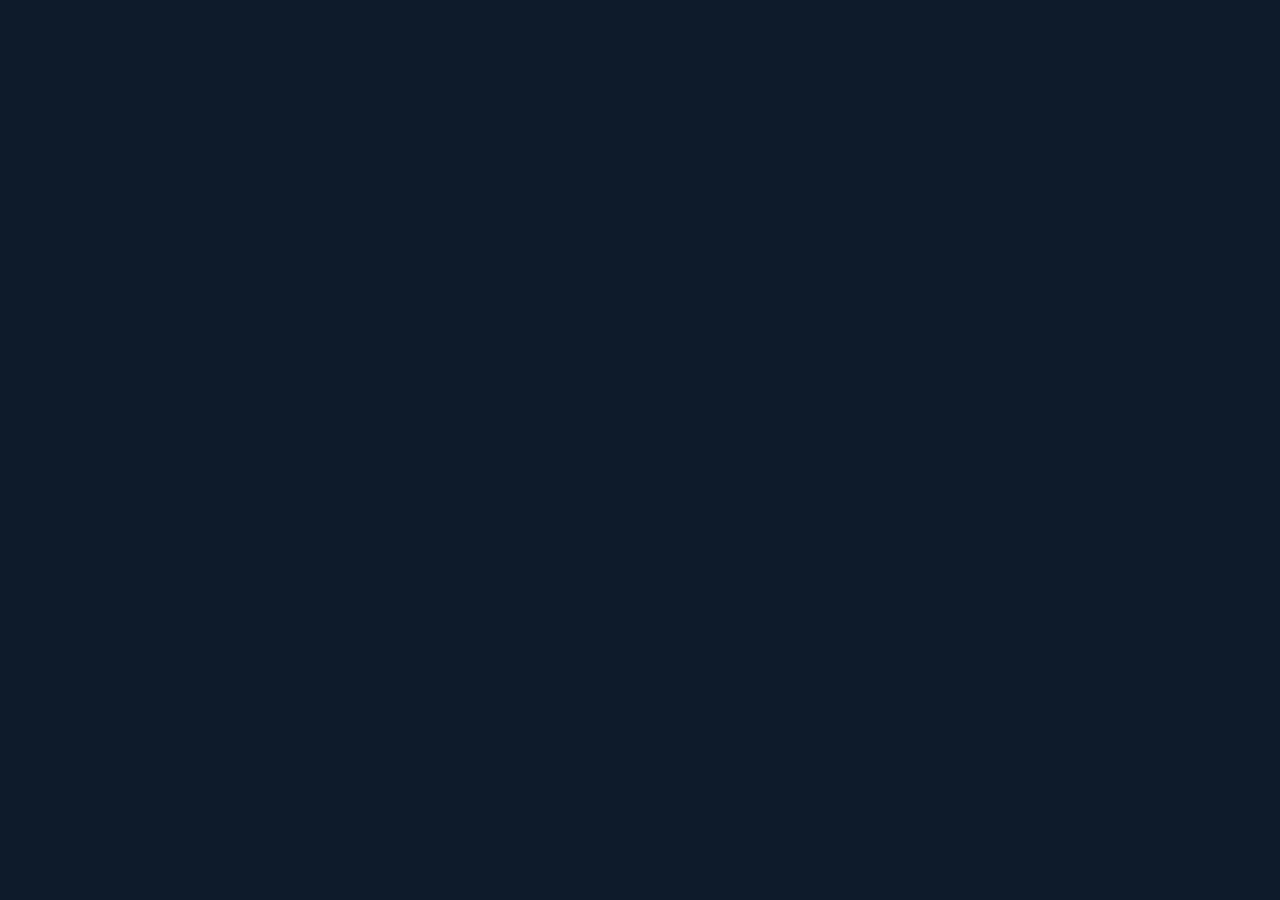
==== index.html @ 57bbfc7d "Initial commit: Capital Blindado landing page with BBLAW logo Co-Authored-By: Claude Sonnet 4.6 <nor" ====
<!DOCTYPE html><html lang="en"><head><meta charSet="utf-8"/><meta name="viewport" content="width=device-width, initial-scale=1"/><link rel="stylesheet" href="assets/styles-fFZD-yBx.css" data-precedence="default"/><link rel="stylesheet" href="https://fonts.googleapis.com/css2?family=Inter:wght@400;500;600;700;800&amp;display=swap" data-precedence="default"/><title>Capital Blindado · Descubra sua estrutura offshore ideal</title><meta name="author" content="Bezerra Borges Advogados"/><meta property="og:type" content="website"/><meta name="twitter:card" content="summary"/><meta name="twitter:title" content="Capital Blindado · Bezerra Borges Advogados"/><meta name="twitter:description" content="Descubra em segundos qual estrutura offshore faz sentido para o seu patrimônio e quanto você pode economizar."/><meta property="og:image" content="https://pub-bb2e103a32db4e198524a2e9ed8f35b4.r2.dev/18d489c0-bd3f-4e70-8fde-77ee39c23419/id-preview-d1d69fdc--e3f48038-7442-4dd9-acec-b37d709cd6c4.lovable.app-1781482239790.png"/><meta name="twitter:image" content="https://pub-bb2e103a32db4e198524a2e9ed8f35b4.r2.dev/18d489c0-bd3f-4e70-8fde-77ee39c23419/id-preview-d1d69fdc--e3f48038-7442-4dd9-acec-b37d709cd6c4.lovable.app-1781482239790.png"/><meta name="description" content="Responda 3 perguntas e veja qual estrutura offshore se encaixa no seu perfil — e quanto você pode economizar."/><meta property="og:title" content="Capital Blindado · Bezerra Borges Advogados"/><meta property="og:description" content="Descubra em segundos qual estrutura offshore faz sentido para o seu patrimônio."/><link rel="modulepreload" href="assets/index-BZ39rKE5.js"/><link rel="modulepreload" href="assets/routes-B7grbh25.js"/><link rel="preconnect" href="https://fonts.googleapis.com"/><link rel="preconnect" href="https://fonts.gstatic.com" crossorigin="anonymous"/>
<style>
	@font-face {
		font-family: 'CameraPlainVariable';
		src: url('https://cdn.gpteng.co/mcp-widgets/v1/fonts/CameraPlainVariable.woff2') format('woff2');
		font-weight: 100 900;
		font-style: normal;
		font-display: swap;
	}

	#lovable-badge {
		--badge-bg: #1b1b1b;
		--badge-text: #c5c1b9;
		--badge-text-hover: #dcdad5;
		--badge-radius: 6px;
		--badge-padding: 8px;
		--badge-gap: 6px;
		--badge-shadow: 
			0 0 0 1px rgba(0, 0, 0, 0.88),
			0 1px 0 0 rgba(0, 0, 0, 0.04),
			0 2px 2px -1px rgba(0, 0, 0, 0.08),
			0 4px 4px -2px rgba(0, 0, 0, 0.08),
			0 8px 8px -4px rgba(0, 0, 0, 0.08),
			0 16px 16px -8px rgba(0, 0, 0, 0.08);
		--badge-transition-duration: 0.2s;
		--badge-transition-easing: cubic-bezier(0.16, 1, 0.32, 1);
		--focus-color: #575ECF;
		--focus-offset: 2px;
		--focus-width: 2px;
		
		position: fixed;
		bottom: 12px;
		right: 12px;
		height: 24px;
		display: flex;
		align-items: center;
		z-index: 1000000;
		background-color: var(--badge-bg) !important;
		color: var(--badge-text) !important;
		border-radius: var(--badge-radius);
		box-shadow: var(--badge-shadow) !important;
		font-size: 12px;
		font-family: CameraPlainVariable, "CameraPlainVariable Fallback", -apple-system, BlinkMacSystemFont, 'Segoe UI', Roboto, sans-serif;
		font-weight: 400 !important;
		text-transform: none !important;
		font-feature-settings: normal !important;
		transform: translateZ(0);
		will-change: transform, opacity;
	}

	#lovable-badge-cta {
		display: flex;
		align-items: center;
		gap: var(--badge-gap);
		padding: 0 var(--badge-padding);
		height: 100%;
		color: inherit;
		text-decoration: none;
		white-space: nowrap;
		border-radius: var(--badge-radius) 0 0 var(--badge-radius);
		transition: 
			background-color var(--badge-transition-duration) ease,
			color var(--badge-transition-duration) ease,
			transform 0.1s ease;
	}

	#lovable-badge-cta:hover {
		background: rgba(255, 255, 255, 0.04);
		color: var(--badge-text-hover);
	}

	#lovable-badge-cta:active {
		transform: scale(0.98);
	}

	#lovable-badge-cta:focus {
		outline: none;
	}

	#lovable-badge-cta:focus-visible {
		outline: var(--focus-width) solid var(--focus-color);
		outline-offset: var(--focus-offset);
		z-index: 1;
	}

	#lovable-badge-text {
		line-height: 1;
	}

	#lovable-badge-divider {
		width: 1px;
		height: 24px;
		background-color: rgba(255, 255, 255, 0.04);
		flex-shrink: 0;
	}

	#lovable-badge-close {
		width: 24px;
		height: 24px;
		min-width: 24px;
		min-height: 24px;
		cursor: pointer;
		background: none;
		border: none;
		padding: 0;
		display: flex;
		align-items: center;
		justify-content: center;
		border-radius: 0 var(--badge-radius) var(--badge-radius) 0;
		flex-shrink: 0;
		transition: 
			background-color var(--badge-transition-duration) ease,
			transform 0.1s ease;
	}

	#lovable-badge-close:hover {
		background: rgba(255, 255, 255, 0.04);
	}

	#lovable-badge-close:active {
		transform: scale(0.92);
	}

	#lovable-badge-close:focus {
		outline: none;
	}

	#lovable-badge-close:focus-visible {
		outline: var(--focus-width) solid var(--focus-color);
		outline-offset: calc(var(--focus-offset) * -1);
		z-index: 1;
	}

	#lovable-badge-close svg path {
		fill: var(--badge-text);
		transition: fill var(--badge-transition-duration) ease;
	}

	#lovable-badge-close:hover svg path {
		fill: var(--badge-text-hover);
	}

	@media (prefers-reduced-motion: reduce) {
		#lovable-badge-cta,
		#lovable-badge-close,
		#lovable-badge-close svg path {
			transition: none;
		}
		
		#lovable-badge-cta:active,
		#lovable-badge-close:active {
			transform: none;
		}
	}

	@media (prefers-contrast: high) {
		#lovable-badge {
			--badge-bg: #000;
			--badge-text: #fff;
			--badge-text-hover: #fff;
			border: 2px solid currentColor;
		}
		
		#lovable-badge-cta:focus-visible,
		#lovable-badge-close:focus-visible {
			outline-width: 3px;
		}
	}
</style>
<script defer src="~flock.js" data-proxy-url="/~api/analytics"></script><script defer src="__l5e/events.js" data-artifact-kind="dwl_content_hash" data-artifact-id="c2774f57b78025afb973fa10a8d735d93a7740efd58366ba0506f887f9dd9e53" data-commit-sha="8198305daeb6682747a0ae8021862e9bfd387922" data-context-token="v1.[base64].o_X_zOp2FbkdvC27GdYhlGmB8VbZwCOlwQ_LLZMyZgI" data-replay="rrweb" data-replay-sample-rate="0.1" data-replay-crash-sample-rate="0.1" data-replay-url="/__l5e/replay" data-replay-script-url="/__l5e/rrweb-record.js?__l5e_v=0.1.2-error-event-hardening"></script></head><body><!--$--><div class="min-h-screen" style="background-color:#0D1B2A"><main class="mx-auto max-w-3xl px-5 pt-14 pb-20 sm:pt-20"><header class="text-center"><img src="assets/bblaw-branco.svg" alt="Bezerra Borges Advogados" class="mx-auto mb-8" style="height:60px" /><h2 class="text-xl font-extrabold tracking-[0.18em]" style="color:#C9A84C">CAPITAL BLINDADO</h2><p class="mt-1 text-xs uppercase tracking-[0.25em] text-[#CCCCCC]">Bezerra Borges Advogados</p><h1 class="mt-10 text-3xl font-extrabold leading-tight text-white sm:text-5xl">Descubra se uma estrutura offshore faz sentido para o seu patrimônio</h1><p class="mx-auto mt-5 max-w-xl text-base text-[#CCCCCC] sm:text-lg">Responda 3 perguntas e veja em segundos qual estrutura se encaixa no seu perfil — e quanto você pode economizar.</p></header><section class="mt-12 rounded-2xl p-6 sm:p-9" style="background-color:#1A2E42;border:1px solid rgba(201, 168, 76, 0.25);box-shadow:0 20px 60px -30px rgba(0,0,0,0.6)"><div><label class="block text-base font-semibold text-white sm:text-lg">Qual é o seu patrimônio total aproximado?</label><p class="mt-1 text-xs text-[#CCCCCC] sm:text-sm">Some imóveis, investimentos, participação em empresas e outros ativos</p><div class="mt-4"><div class="flex flex-wrap gap-2.5" role="radiogroup" aria-label="Patrimônio"><button type="button" role="radio" aria-checked="false" class="pill-option">Até R$ 500 mil</button><button type="button" role="radio" aria-checked="false" class="pill-option">R$ 500 mil a R$ 2 milhões</button><button type="button" role="radio" aria-checked="false" class="pill-option">R$ 2 milhões a R$ 10 milhões</button><button type="button" role="radio" aria-checked="false" class="pill-option">Acima de R$ 10 milhões</button></div></div></div><div class="my-7 h-px w-full bg-[#C9A84C]/10"></div><div><label class="block text-base font-semibold text-white sm:text-lg">Qual é a sua renda anual aproximada?</label><p class="mt-1 text-xs text-[#CCCCCC] sm:text-sm">Inclua pró-labore, dividendos, aluguéis e outras fontes</p><div class="mt-4"><div class="flex flex-wrap gap-2.5" role="radiogroup" aria-label="Renda"><button type="button" role="radio" aria-checked="false" class="pill-option">Até R$ 200 mil</button><button type="button" role="radio" aria-checked="false" class="pill-option">R$ 200 mil a R$ 500 mil</button><button type="button" role="radio" aria-checked="false" class="pill-option">R$ 500 mil a R$ 1 milhão</button><button type="button" role="radio" aria-checked="false" class="pill-option">Acima de R$ 1 milhão</button></div></div></div><div class="my-7 h-px w-full bg-[#C9A84C]/10"></div><div><label class="block text-base font-semibold text-white sm:text-lg">O que você mais quer resolver?</label><div class="mt-4"><div class="flex flex-wrap gap-2.5" role="radiogroup" aria-label="Objetivo"><button type="button" role="radio" aria-checked="false" class="pill-option">Proteger meu patrimônio</button><button type="button" role="radio" aria-checked="false" class="pill-option">Planejar minha sucessão</button><button type="button" role="radio" aria-checked="false" class="pill-option">Reduzir impostos legalmente</button><button type="button" role="radio" aria-checked="false" class="pill-option">Receber ou operar no exterior</button></div></div></div><button type="button" disabled="" class="mt-8 w-full rounded-xl px-6 py-4 text-sm font-bold tracking-wide transition-all sm:text-base" style="background-color:rgba(201, 168, 76, 0.25);color:#0D1B2A;cursor:not-allowed;box-shadow:none">CALCULAR MEU PERFIL →</button></section><footer class="mt-20 text-center text-xs text-[#999]">© Bezerra Borges Advogados · Material educacional · Não substitui consultoria jurídica ou tributária</footer></main></div><script>(function(t){let s;try{s=JSON.parse(sessionStorage.getItem(t.storageKey)||"{}")}catch(e){console.error(e);return}const c=t.key||window.history.state?.__TSR_key,r=c?s[c]:void 0;if(t.shouldScrollRestoration&&r&&typeof r=="object"&&Object.keys(r).length>0){for(const e in r){const o=r[e];if(!o||typeof o!="object")continue;const l=o.scrollX,i=o.scrollY;if(!(!Number.isFinite(l)||!Number.isFinite(i))){if(e==="window")window.scrollTo({top:i,left:l,behavior:t.behavior});else if(e){let n;try{n=document.querySelector(e)}catch{continue}n&&(n.scrollLeft=l,n.scrollTop=i)}}}return}const a=window.location.hash.split("#",2)[1];if(a){const e=window.history.state?.__hashScrollIntoViewOptions??!0;if(e){const o=document.getElementById(a);o&&o.scrollIntoView(e)}return}window.scrollTo({top:0,left:0,behavior:t.behavior})})({"storageKey":"tsr-scroll-restoration-v1_3","shouldScrollRestoration":true});document.currentScript.remove()</script><!--/$--><script class="$tsr" id="$tsr-stream-barrier">(self.$R=self.$R||{})["tsr"]=[];self.$_TSR={h(){this.hydrated=!0,this.c()},e(){this.streamEnded=!0,this.c()},c(){this.hydrated&&this.streamEnded&&(delete self.$_TSR,delete self.$R.tsr)},p(e){this.initialized?e():this.buffer.push(e)},buffer:[]};$_TSR.router=($R=>$R[0]={manifest:$R[1]={routes:$R[2]={__root__:$R[3]={preloads:$R[4]=["/assets/index-BZ39rKE5.js"],assets:$R[5]=[$R[6]={tag:"script",attrs:$R[7]={type:"module",async:!0},children:"import(\"/assets/index-BZ39rKE5.js\")"}]},"/":$R[8]={preloads:$R[9]=["/assets/routes-B7grbh25.js"]}}},matches:$R[10]=[$R[11]={i:"__root__ ",u:1782156065950,s:"success",ssr:!0},$R[12]={i:"  ",u:1782156065950,s:"success",ssr:!0}],lastMatchId:"  "})($R["tsr"]);$_TSR.e();document.currentScript.remove()</script><script type="module" async="">import("/assets/index-BZ39rKE5.js")</script>
<aside
	id="lovable-badge"
	role="complementary"
	dir="ltr"
	lang="en"
	aria-label="Edit with Lovable">
	<a
		id="lovable-badge-cta" 
		target="_blank" 
		href="https://lovable.dev/projects/e3f48038-7442-4dd9-acec-b37d709cd6c4?utm_source=lovable-badge"
		rel="noopener nofollow"
		aria-label="Edit with Lovable">
		<span id="lovable-badge-text">Edit with</span>
		<svg xmlns="http://www.w3.org/2000/svg" width="52" height="16" fill="none" viewBox="0 0 52 16">
  <path fill="#FCFBF8" fill-rule="evenodd" d="M20.318 5.25c.643 0 1.206.14 1.69.418a2.81 2.81 0 0 1 1.118 1.191c.266.513.4 1.115.4 1.807s-.134 1.296-.4 1.812a2.81 2.81 0 0 1-1.118 1.193c-.484.278-1.047.418-1.69.418s-1.208-.14-1.695-.418a2.85 2.85 0 0 1-1.125-1.193c-.262-.516-.393-1.12-.393-1.812s.131-1.294.393-1.807a2.848 2.848 0 0 1 1.125-1.191c.487-.279 1.052-.418 1.695-.418Zm0 1.425c-.27 0-.504.076-.7.228-.193.147-.34.37-.443.67-.102.295-.153.66-.153 1.093 0 .435.05.801.153 1.1.102.3.25.524.443.676.196.147.43.22.7.22.27 0 .502-.073.694-.22.193-.152.341-.375.443-.67.103-.299.153-.667.153-1.106 0-.65-.112-1.145-.337-1.481a1.08 1.08 0 0 0-.953-.51ZM32.7 5.25c.61 0 1.127.1 1.549.3.422.197.74.48.953.849.217.368.325.809.325 1.32v2.704c0 .29.02.562.062.812.044.245.108.4.19.466V12h-1.935a5.895 5.895 0 0 1-.105-.684 7.745 7.745 0 0 1-.02-.228 2.293 2.293 0 0 1-.151.203c-.205.242-.47.437-.793.584-.32.143-.685.215-1.094.215-.406 0-.77-.08-1.094-.24a1.845 1.845 0 0 1-.756-.682 1.984 1.984 0 0 1-.27-1.045c0-.606.178-1.069.535-1.388.356-.324.87-.534 1.542-.633l1.125-.16c.225-.032.403-.074.534-.123a.622.622 0 0 0 .288-.196.549.549 0 0 0 .093-.327.65.65 0 0 0-.11-.367.702.702 0 0 0-.32-.27c-.14-.07-.31-.105-.51-.105-.32 0-.576.083-.768.251-.193.164-.298.39-.314.676h-1.923c.016-.434.147-.82.393-1.155.25-.34.596-.604 1.039-.792.442-.189.954-.283 1.535-.283Zm.99 3.498a.98.98 0 0 1-.215.14 2.49 2.49 0 0 1-.584.178l-.473.092c-.315.061-.553.156-.713.283-.155.127-.233.305-.233.534 0 .23.084.412.252.547.168.135.383.203.645.203s.494-.058.694-.173c.201-.118.355-.282.461-.49.11-.21.166-.448.166-.714v-.6Zm4.526-2.375c.065-.125.138-.243.221-.349.197-.25.437-.44.719-.571.282-.135.6-.203.952-.203.528 0 .988.138 1.377.412.389.275.688.67.896 1.186.21.512.314 1.12.314 1.824 0 .7-.107 1.309-.32 1.825-.213.512-.518.906-.915 1.18-.393.275-.854.412-1.383.412-.352 0-.667-.062-.946-.184a1.832 1.832 0 0 1-.7-.554 2.2 2.2 0 0 1-.234-.383V12h-1.843V3h1.862v3.373Zm1.284.296c-.274 0-.51.085-.707.253-.192.163-.338.397-.436.7a3.376 3.376 0 0 0-.148 1.05c0 .406.05.759.148 1.058.098.299.243.53.436.694.197.164.433.246.707.246.279 0 .512-.082.7-.246.193-.164.336-.395.43-.694.099-.3.148-.652.148-1.058 0-.405-.05-.757-.147-1.056-.095-.299-.238-.53-.43-.694a1.015 1.015 0 0 0-.7-.253Zm9.416-1.419c.602 0 1.136.131 1.604.393.466.262.829.643 1.086 1.143.263.5.394 1.097.394 1.794 0 .25-.002.449-.006.596H47.51c.018.288.071.538.164.75a1.3 1.3 0 0 0 .491.596c.214.13.465.196.757.196.319 0 .583-.082.792-.246.209-.167.34-.403.393-.706h1.862a2.48 2.48 0 0 1-.485 1.235 2.54 2.54 0 0 1-1.051.805c-.439.188-.949.283-1.53.283-.655 0-1.225-.125-1.708-.375a2.672 2.672 0 0 1-1.13-1.143c-.267-.508-.4-1.137-.4-1.887 0-.712.14-1.327.418-1.843a2.86 2.86 0 0 1 1.155-1.186c.491-.27 1.051-.405 1.678-.405Zm-.044 1.345c-.274 0-.516.068-.725.203a1.29 1.29 0 0 0-.479.59 2.045 2.045 0 0 0-.132.498h2.562a1.873 1.873 0 0 0-.138-.602 1.061 1.061 0 0 0-.418-.516 1.243 1.243 0 0 0-.67-.173Z" clip-rule="evenodd"/>
  <path fill="#FCFBF8" d="m26.605 9.995 1.342-4.566h1.924L27.628 12h-2.07l-2.33-6.57h1.98l1.397 4.565Zm-13.013.143h2.256c1.632 0 1.421 1.837 1.418 1.861h-5.603V3h1.93v7.138Zm31.516 1.861h-1.862V3h1.862v8.999Z"/>
  <path fill="url(#a)" fill-rule="evenodd" d="M2.7 3c1.492 0 2.7 1.192 2.7 2.663v1.012h.9c1.49 0 2.7 1.192 2.7 2.662S7.791 12 6.3 12H0V5.663C0 4.193 1.209 3 2.7 3Z" clip-rule="evenodd"/>
  <defs>
    <radialGradient id="a" cx="0" cy="0" r="1" gradientTransform="matrix(-1.54236 7.07838 -10.231 -2.15602 4.627 5.022)" gradientUnits="userSpaceOnUse">
      <stop offset=".106" stop-color="#FE7B02"/>
      <stop offset=".394" stop-color="#FE3F21"/>
      <stop offset=".608" stop-color="#F858BC"/>
      <stop offset=".929" stop-color="#575ECF"/>
    </radialGradient>
  </defs>
</svg>


	</a>
	
	<span id="lovable-badge-divider" aria-hidden="true"></span>
	
	<button 
		id="lovable-badge-close"
		aria-label="Dismiss"
		title="Dismiss"
		type="button">
		<svg xmlns="http://www.w3.org/2000/svg" width="16" height="16" fill="none" viewBox="0 0 16 16" aria-hidden="true">
			<path d="M10.646 4.646a.5.5 0 1 1 .707.708L8.707 8l2.646 2.646a.5.5 0 1 1-.707.707L8 8.707l-2.646 2.646a.5.5 0 1 1-.708-.707L7.293 8 4.646 5.354a.5.5 0 1 1 .708-.708L8 7.293l2.646-2.647Z"/>
		</svg>
	</button>
</aside>
<script>
	// Don't show the lovable-badge if the page is in an iframe or if it's being rendered by puppeteer (screenshot service)
	if (window.self !== window.top || navigator.userAgent.includes('puppeteer')) {
		var badge = document.getElementById('lovable-badge');
		if (badge) {
			badge.style.display = 'none';
		}
	}

	// Add click event listener to close button with animation
	var closeButton = document.getElementById('lovable-badge-close');
	if (closeButton) {
		closeButton.addEventListener('click', function(event) {
			event.preventDefault();
			event.stopPropagation();
			var badge = document.getElementById('lovable-badge');
			if (badge) {
				badge.classList.add('closing');
				setTimeout(function() {
					if (badge) {
						badge.style.display = 'none';
					}
				}, 240);
			}
		});
	}
</script>
</body></html>
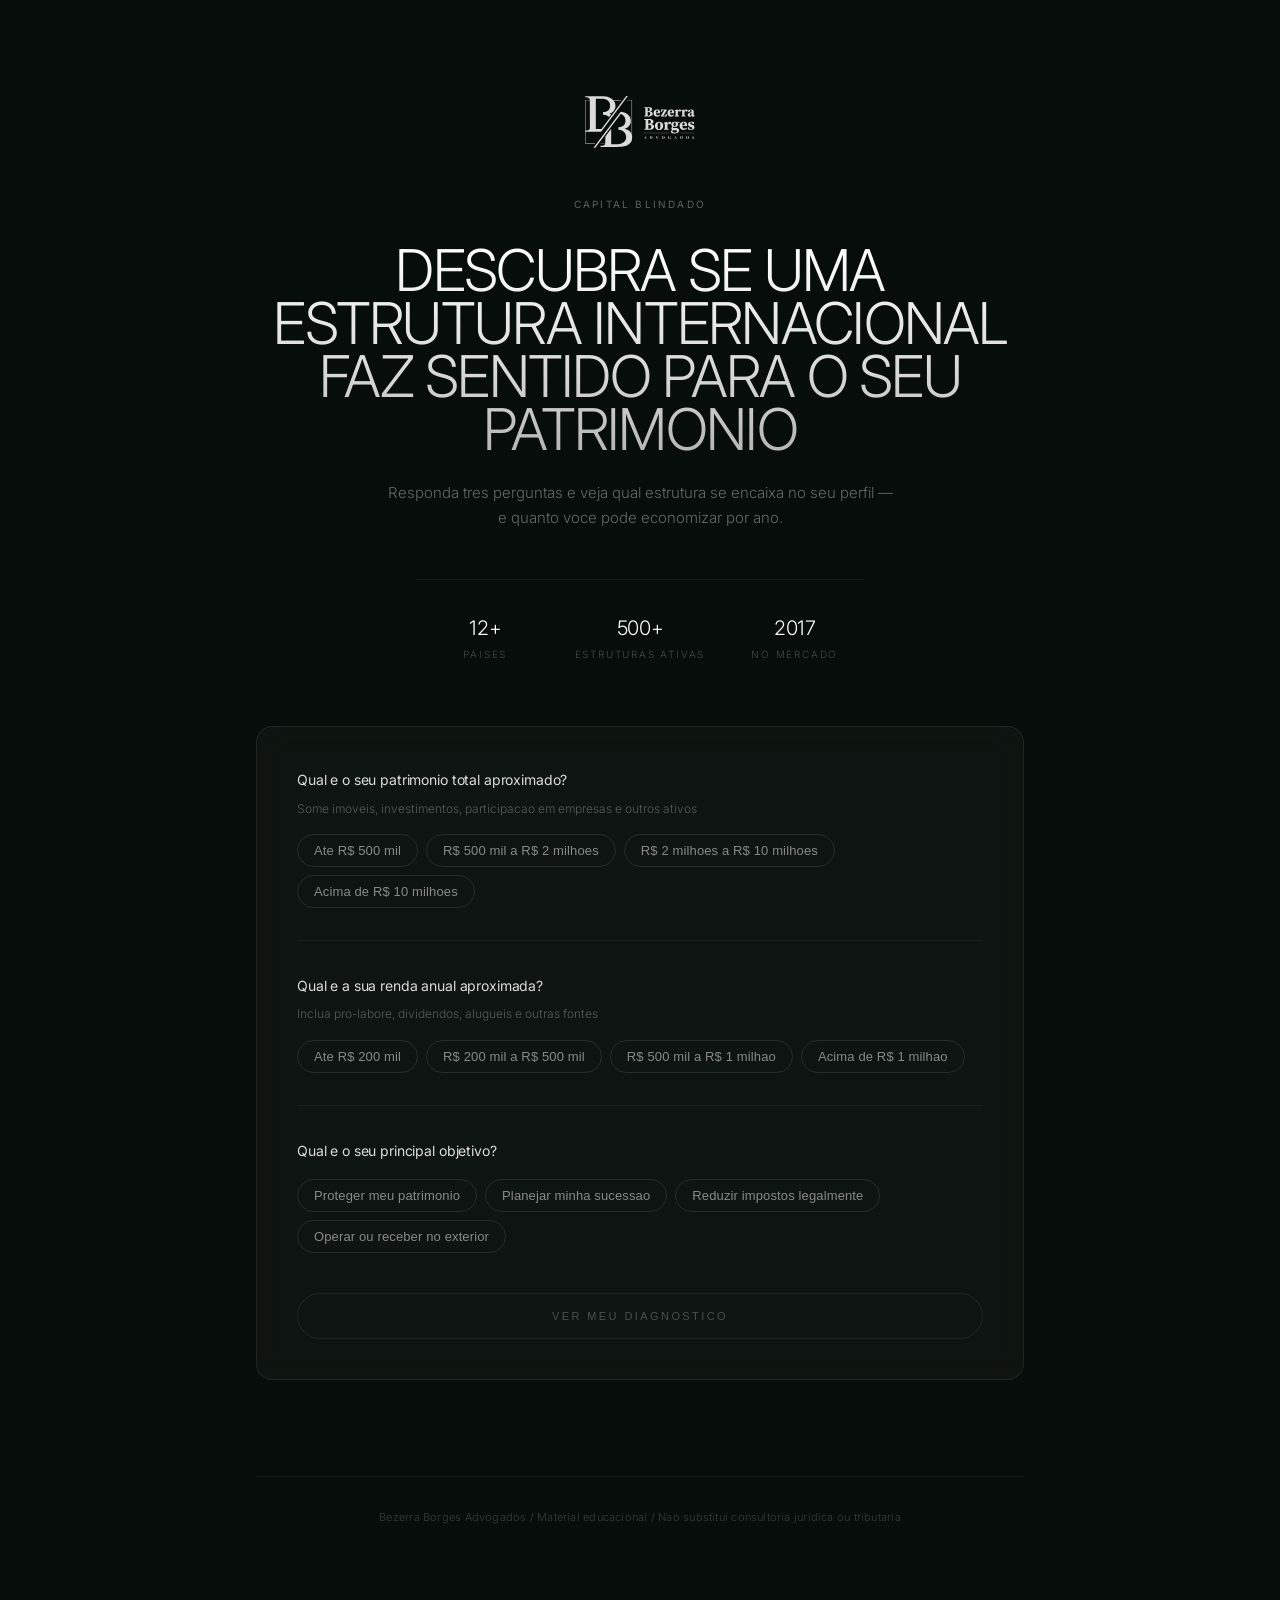
==== commit 1570bb21: "Reescrever pagina com branding BBLAW e remover Lovable - Remove badge, tracking, analytics e bundle " ====
--- a/index.html
+++ b/index.html
@@ -1,240 +1,518 @@
-<!DOCTYPE html><html lang="en"><head><meta charSet="utf-8"/><meta name="viewport" content="width=device-width, initial-scale=1"/><link rel="stylesheet" href="assets/styles-fFZD-yBx.css" data-precedence="default"/><link rel="stylesheet" href="https://fonts.googleapis.com/css2?family=Inter:wght@400;500;600;700;800&amp;display=swap" data-precedence="default"/><title>Capital Blindado · Descubra sua estrutura offshore ideal</title><meta name="author" content="Bezerra Borges Advogados"/><meta property="og:type" content="website"/><meta name="twitter:card" content="summary"/><meta name="twitter:title" content="Capital Blindado · Bezerra Borges Advogados"/><meta name="twitter:description" content="Descubra em segundos qual estrutura offshore faz sentido para o seu patrimônio e quanto você pode economizar."/><meta property="og:image" content="https://pub-bb2e103a32db4e198524a2e9ed8f35b4.r2.dev/18d489c0-bd3f-4e70-8fde-77ee39c23419/id-preview-d1d69fdc--e3f48038-7442-4dd9-acec-b37d709cd6c4.lovable.app-1781482239790.png"/><meta name="twitter:image" content="https://pub-bb2e103a32db4e198524a2e9ed8f35b4.r2.dev/18d489c0-bd3f-4e70-8fde-77ee39c23419/id-preview-d1d69fdc--e3f48038-7442-4dd9-acec-b37d709cd6c4.lovable.app-1781482239790.png"/><meta name="description" content="Responda 3 perguntas e veja qual estrutura offshore se encaixa no seu perfil — e quanto você pode economizar."/><meta property="og:title" content="Capital Blindado · Bezerra Borges Advogados"/><meta property="og:description" content="Descubra em segundos qual estrutura offshore faz sentido para o seu patrimônio."/><link rel="modulepreload" href="assets/index-BZ39rKE5.js"/><link rel="modulepreload" href="assets/routes-B7grbh25.js"/><link rel="preconnect" href="https://fonts.googleapis.com"/><link rel="preconnect" href="https://fonts.gstatic.com" crossorigin="anonymous"/>
+<!DOCTYPE html>
+<html lang="pt-BR">
+<head>
+<meta charset="utf-8" />
+<meta name="viewport" content="width=device-width, initial-scale=1" />
+<title>Capital Blindado - Bezerra Borges Advogados</title>
+<meta name="author" content="Bezerra Borges Advogados" />
+<meta name="description" content="Descubra em segundos qual estrutura internacional se encaixa no seu perfil patrimonial." />
+<meta property="og:type" content="website" />
+<meta property="og:title" content="Capital Blindado - Bezerra Borges Advogados" />
+<meta property="og:description" content="Descubra em segundos qual estrutura internacional se encaixa no seu perfil patrimonial." />
+<link rel="preconnect" href="https://fonts.googleapis.com" />
+<link rel="preconnect" href="https://fonts.gstatic.com" crossorigin />
+<link href="https://fonts.googleapis.com/css2?family=Inter:wght@300;400;500;600&family=Source+Serif+4:wght@300;400&display=swap" rel="stylesheet" />
 <style>
-	@font-face {
-		font-family: 'CameraPlainVariable';
-		src: url('https://cdn.gpteng.co/mcp-widgets/v1/fonts/CameraPlainVariable.woff2') format('woff2');
-		font-weight: 100 900;
-		font-style: normal;
-		font-display: swap;
-	}
-
-	#lovable-badge {
-		--badge-bg: #1b1b1b;
-		--badge-text: #c5c1b9;
-		--badge-text-hover: #dcdad5;
-		--badge-radius: 6px;
-		--badge-padding: 8px;
-		--badge-gap: 6px;
-		--badge-shadow: 
-			0 0 0 1px rgba(0, 0, 0, 0.88),
-			0 1px 0 0 rgba(0, 0, 0, 0.04),
-			0 2px 2px -1px rgba(0, 0, 0, 0.08),
-			0 4px 4px -2px rgba(0, 0, 0, 0.08),
-			0 8px 8px -4px rgba(0, 0, 0, 0.08),
-			0 16px 16px -8px rgba(0, 0, 0, 0.08);
-		--badge-transition-duration: 0.2s;
-		--badge-transition-easing: cubic-bezier(0.16, 1, 0.32, 1);
-		--focus-color: #575ECF;
-		--focus-offset: 2px;
-		--focus-width: 2px;
-		
-		position: fixed;
-		bottom: 12px;
-		right: 12px;
-		height: 24px;
-		display: flex;
-		align-items: center;
-		z-index: 1000000;
-		background-color: var(--badge-bg) !important;
-		color: var(--badge-text) !important;
-		border-radius: var(--badge-radius);
-		box-shadow: var(--badge-shadow) !important;
-		font-size: 12px;
-		font-family: CameraPlainVariable, "CameraPlainVariable Fallback", -apple-system, BlinkMacSystemFont, 'Segoe UI', Roboto, sans-serif;
-		font-weight: 400 !important;
-		text-transform: none !important;
-		font-feature-settings: normal !important;
-		transform: translateZ(0);
-		will-change: transform, opacity;
-	}
-
-	#lovable-badge-cta {
-		display: flex;
-		align-items: center;
-		gap: var(--badge-gap);
-		padding: 0 var(--badge-padding);
-		height: 100%;
-		color: inherit;
-		text-decoration: none;
-		white-space: nowrap;
-		border-radius: var(--badge-radius) 0 0 var(--badge-radius);
-		transition: 
-			background-color var(--badge-transition-duration) ease,
-			color var(--badge-transition-duration) ease,
-			transform 0.1s ease;
-	}
-
-	#lovable-badge-cta:hover {
-		background: rgba(255, 255, 255, 0.04);
-		color: var(--badge-text-hover);
-	}
-
-	#lovable-badge-cta:active {
-		transform: scale(0.98);
-	}
-
-	#lovable-badge-cta:focus {
-		outline: none;
-	}
-
-	#lovable-badge-cta:focus-visible {
-		outline: var(--focus-width) solid var(--focus-color);
-		outline-offset: var(--focus-offset);
-		z-index: 1;
-	}
-
-	#lovable-badge-text {
-		line-height: 1;
-	}
-
-	#lovable-badge-divider {
-		width: 1px;
-		height: 24px;
-		background-color: rgba(255, 255, 255, 0.04);
-		flex-shrink: 0;
-	}
-
-	#lovable-badge-close {
-		width: 24px;
-		height: 24px;
-		min-width: 24px;
-		min-height: 24px;
-		cursor: pointer;
-		background: none;
-		border: none;
-		padding: 0;
-		display: flex;
-		align-items: center;
-		justify-content: center;
-		border-radius: 0 var(--badge-radius) var(--badge-radius) 0;
-		flex-shrink: 0;
-		transition: 
-			background-color var(--badge-transition-duration) ease,
-			transform 0.1s ease;
-	}
-
-	#lovable-badge-close:hover {
-		background: rgba(255, 255, 255, 0.04);
-	}
-
-	#lovable-badge-close:active {
-		transform: scale(0.92);
-	}
-
-	#lovable-badge-close:focus {
-		outline: none;
-	}
-
-	#lovable-badge-close:focus-visible {
-		outline: var(--focus-width) solid var(--focus-color);
-		outline-offset: calc(var(--focus-offset) * -1);
-		z-index: 1;
-	}
-
-	#lovable-badge-close svg path {
-		fill: var(--badge-text);
-		transition: fill var(--badge-transition-duration) ease;
-	}
-
-	#lovable-badge-close:hover svg path {
-		fill: var(--badge-text-hover);
-	}
-
-	@media (prefers-reduced-motion: reduce) {
-		#lovable-badge-cta,
-		#lovable-badge-close,
-		#lovable-badge-close svg path {
-			transition: none;
-		}
-		
-		#lovable-badge-cta:active,
-		#lovable-badge-close:active {
-			transform: none;
-		}
-	}
-
-	@media (prefers-contrast: high) {
-		#lovable-badge {
-			--badge-bg: #000;
-			--badge-text: #fff;
-			--badge-text-hover: #fff;
-			border: 2px solid currentColor;
-		}
-		
-		#lovable-badge-cta:focus-visible,
-		#lovable-badge-close:focus-visible {
-			outline-width: 3px;
-		}
-	}
+*, *::before, *::after { box-sizing: border-box; margin: 0; padding: 0; }
+
+body {
+  font-family: 'Inter', system-ui, sans-serif;
+  background: #070d0a;
+  color: rgba(255,255,255,0.85);
+  -webkit-font-smoothing: antialiased;
+  font-weight: 300;
+  line-height: 1.6;
+}
+
+.container { max-width: 52rem; margin: 0 auto; padding: 5rem 1.5rem 6rem; }
+@media (min-width: 640px) { .container { padding: 6rem 2rem 8rem; } }
+
+/* ── Header ── */
+.header { text-align: center; }
+.header img { height: 52px; margin: 0 auto 3rem; display: block; opacity: 0.85; }
+
+.tag {
+  font-size: 10px;
+  font-weight: 400;
+  letter-spacing: 0.22em;
+  text-transform: uppercase;
+  color: rgba(255,255,255,0.35);
+}
+
+.headline {
+  margin-top: 2rem;
+  font-weight: 300;
+  text-transform: uppercase;
+  letter-spacing: -0.03em;
+  line-height: 0.92;
+  font-size: clamp(1.8rem, 5vw, 3.6rem);
+  background: linear-gradient(to bottom, #ffffff 0%, #d8d8d8 60%, #b4b4b4 100%);
+  -webkit-background-clip: text;
+  -webkit-text-fill-color: transparent;
+  background-clip: text;
+}
+
+.sub {
+  margin: 1.5rem auto 0;
+  max-width: 32rem;
+  font-size: 15px;
+  font-weight: 300;
+  color: rgba(255,255,255,0.38);
+  line-height: 1.7;
+}
+
+/* ── Stats ── */
+.stats {
+  display: grid;
+  grid-template-columns: repeat(3, 1fr);
+  gap: 1rem;
+  max-width: 28rem;
+  margin: 3rem auto 0;
+  padding-top: 2rem;
+  border-top: 1px solid rgba(255,255,255,0.06);
+  text-align: center;
+}
+.stat-value { font-size: 1.25rem; font-weight: 300; color: #fff; letter-spacing: -0.02em; }
+.stat-label { font-size: 10px; font-weight: 300; text-transform: uppercase; letter-spacing: 0.18em; color: rgba(255,255,255,0.25); margin-top: 0.125rem; }
+
+/* ── Quiz card ── */
+.card {
+  margin-top: 4rem;
+  border-radius: 1rem;
+  padding: 2rem;
+  background: rgba(255,255,255,0.03);
+  border: 1px solid rgba(255,255,255,0.08);
+  backdrop-filter: blur(12px);
+}
+@media (min-width: 640px) { .card { padding: 2.5rem; } }
+
+.q-label {
+  font-size: 14px;
+  font-weight: 400;
+  color: rgba(255,255,255,0.85);
+  letter-spacing: -0.01em;
+}
+.q-help {
+  margin-top: 0.375rem;
+  font-size: 12px;
+  color: rgba(255,255,255,0.3);
+}
+
+.pills { display: flex; flex-wrap: wrap; gap: 0.5rem; margin-top: 1rem; }
+.pill {
+  background: transparent;
+  border: 1px solid rgba(255,255,255,0.1);
+  color: rgba(255,255,255,0.5);
+  padding: 0.5rem 1rem;
+  border-radius: 9999px;
+  font-size: 13px;
+  font-weight: 300;
+  cursor: pointer;
+  transition: all 0.25s ease;
+  letter-spacing: 0.01em;
+}
+.pill:hover {
+  border-color: rgba(255,255,255,0.2);
+  color: rgba(255,255,255,0.7);
+}
+.pill.selected {
+  background: rgba(255,255,255,0.08);
+  border-color: rgba(255,255,255,0.25);
+  color: #fff;
+  font-weight: 400;
+}
+
+.divider { height: 1px; width: 100%; background: rgba(255,255,255,0.05); margin: 2rem 0; }
+
+.btn-calc {
+  margin-top: 2.5rem;
+  width: 100%;
+  padding: 1rem;
+  border-radius: 9999px;
+  font-size: 11px;
+  font-weight: 300;
+  letter-spacing: 0.22em;
+  text-transform: uppercase;
+  border: 1px solid rgba(255,255,255,0.08);
+  background: transparent;
+  color: rgba(255,255,255,0.25);
+  cursor: not-allowed;
+  transition: all 0.3s ease;
+}
+.btn-calc.active {
+  background: rgba(255,255,255,0.08);
+  border-color: rgba(255,255,255,0.18);
+  color: #fff;
+  cursor: pointer;
+  backdrop-filter: blur(12px);
+}
+.btn-calc.active:hover { background: rgba(255,255,255,0.12); }
+
+/* ── Result ── */
+.result {
+  margin-top: 3rem;
+  border-radius: 1rem;
+  padding: 2.5rem;
+  background: rgba(255,255,255,0.02);
+  border: 1px solid rgba(255,255,255,0.12);
+  animation: fadeIn 0.6s ease;
+}
+
+.result-block { margin-bottom: 2rem; }
+.result-block:last-of-type { margin-bottom: 0; }
+
+.result-tag {
+  font-size: 10px;
+  font-weight: 400;
+  text-transform: uppercase;
+  letter-spacing: 0.2em;
+  color: rgba(255,255,255,0.3);
+  margin-bottom: 0.5rem;
+}
+.result-value {
+  font-size: 1.125rem;
+  font-weight: 300;
+  color: #fff;
+  letter-spacing: -0.01em;
+}
+.result-value .muted { font-size: 13px; color: rgba(255,255,255,0.35); font-weight: 300; }
+.result-desc { margin-top: 0.5rem; font-size: 14px; color: rgba(255,255,255,0.4); line-height: 1.7; }
+.result-disclaimer {
+  margin-top: 2rem;
+  padding-top: 1.5rem;
+  border-top: 1px solid rgba(255,255,255,0.06);
+  font-size: 11px;
+  color: rgba(255,255,255,0.25);
+}
+
+/* ── Offer ── */
+.offer { margin-top: 5rem; animation: fadeIn 0.6s ease 0.2s both; }
+
+.offer-title {
+  text-align: center;
+  font-weight: 300;
+  text-transform: uppercase;
+  letter-spacing: -0.02em;
+  line-height: 0.95;
+  font-size: clamp(1.4rem, 3.5vw, 2.2rem);
+  background: linear-gradient(to bottom, #ffffff 0%, #d8d8d8 60%, #b4b4b4 100%);
+  -webkit-background-clip: text;
+  -webkit-text-fill-color: transparent;
+  background-clip: text;
+}
+.offer-sub {
+  text-align: center;
+  margin: 1rem auto 0;
+  max-width: 32rem;
+  font-size: 14px;
+  color: rgba(255,255,255,0.35);
+  line-height: 1.7;
+}
+
+.offer-label {
+  text-align: center;
+  margin: 3rem 0 1.5rem;
+  font-size: 10px;
+  font-weight: 400;
+  text-transform: uppercase;
+  letter-spacing: 0.22em;
+  color: rgba(255,255,255,0.3);
+}
+
+.cards-row { display: flex; flex-direction: column; gap: 1rem; }
+@media (min-width: 640px) { .cards-row { flex-direction: row; } }
+
+.product-card {
+  flex: 1;
+  border-radius: 0.75rem;
+  padding: 2rem;
+  background: rgba(255,255,255,0.02);
+  border: 1px solid rgba(255,255,255,0.08);
+}
+.product-card-img {
+  width: 100%;
+  height: 180px;
+  border-radius: 0.5rem;
+  border: 1px solid rgba(255,255,255,0.06);
+  display: flex;
+  align-items: center;
+  justify-content: center;
+  background: rgba(255,255,255,0.02);
+}
+.product-card-icon { color: rgba(255,255,255,0.15); }
+.product-card-icon svg { width: 40px; height: 40px; }
+.product-card h4 {
+  margin-top: 1.25rem;
+  font-size: 14px;
+  font-weight: 400;
+  color: #fff;
+  letter-spacing: -0.01em;
+}
+.product-card p { margin-top: 0.5rem; font-size: 13px; color: rgba(255,255,255,0.35); line-height: 1.7; }
+
+/* ── CTA box ── */
+.cta-box {
+  margin-top: 2rem;
+  border-radius: 1rem;
+  padding: 2.5rem;
+  background: rgba(255,255,255,0.02);
+  border: 1px solid rgba(255,255,255,0.1);
+  text-align: center;
+}
+.cta-tag {
+  font-size: 10px;
+  font-weight: 400;
+  text-transform: uppercase;
+  letter-spacing: 0.22em;
+  color: rgba(255,255,255,0.3);
+}
+.cta-title {
+  margin-top: 0.5rem;
+  font-size: 1.5rem;
+  font-weight: 300;
+  color: #fff;
+  text-transform: uppercase;
+  letter-spacing: -0.02em;
+}
+.cta-desc { margin-top: 0.5rem; font-size: 13px; color: rgba(255,255,255,0.35); }
+.cta-prices { margin-top: 1.5rem; display: flex; align-items: baseline; justify-content: center; gap: 1rem; }
+.cta-old { font-size: 14px; color: rgba(255,255,255,0.25); text-decoration: line-through; }
+.cta-new { font-size: 2rem; font-weight: 300; color: #fff; letter-spacing: -0.02em; }
+
+.cta-btn {
+  display: inline-flex;
+  align-items: center;
+  justify-content: center;
+  margin-top: 2rem;
+  padding: 0.9rem 2.5rem;
+  border-radius: 9999px;
+  font-size: 11px;
+  font-weight: 300;
+  letter-spacing: 0.22em;
+  text-transform: uppercase;
+  text-decoration: none;
+  color: #070d0a;
+  background: #fff;
+  transition: opacity 0.2s ease;
+}
+.cta-btn:hover { opacity: 0.85; }
+
+.cta-safe { margin-top: 1.25rem; font-size: 11px; color: rgba(255,255,255,0.2); }
+
+/* ── Footer ── */
+footer {
+  margin-top: 6rem;
+  padding-top: 2rem;
+  border-top: 1px solid rgba(255,255,255,0.05);
+  text-align: center;
+  font-size: 11px;
+  color: rgba(255,255,255,0.2);
+  letter-spacing: 0.02em;
+}
+
+@keyframes fadeIn { from { opacity: 0; transform: translateY(12px); } to { opacity: 1; transform: translateY(0); } }
+
+.hidden { display: none; }
 </style>
-<script defer src="~flock.js" data-proxy-url="/~api/analytics"></script><script defer src="__l5e/events.js" data-artifact-kind="dwl_content_hash" data-artifact-id="c2774f57b78025afb973fa10a8d735d93a7740efd58366ba0506f887f9dd9e53" data-commit-sha="8198305daeb6682747a0ae8021862e9bfd387922" data-context-token="v1.[base64].o_X_zOp2FbkdvC27GdYhlGmB8VbZwCOlwQ_LLZMyZgI" data-replay="rrweb" data-replay-sample-rate="0.1" data-replay-crash-sample-rate="0.1" data-replay-url="/__l5e/replay" data-replay-script-url="/__l5e/rrweb-record.js?__l5e_v=0.1.2-error-event-hardening"></script></head><body><!--$--><div class="min-h-screen" style="background-color:#0D1B2A"><main class="mx-auto max-w-3xl px-5 pt-14 pb-20 sm:pt-20"><header class="text-center"><img src="assets/bblaw-branco.svg" alt="Bezerra Borges Advogados" class="mx-auto mb-8" style="height:60px" /><h2 class="text-xl font-extrabold tracking-[0.18em]" style="color:#C9A84C">CAPITAL BLINDADO</h2><p class="mt-1 text-xs uppercase tracking-[0.25em] text-[#CCCCCC]">Bezerra Borges Advogados</p><h1 class="mt-10 text-3xl font-extrabold leading-tight text-white sm:text-5xl">Descubra se uma estrutura offshore faz sentido para o seu patrimônio</h1><p class="mx-auto mt-5 max-w-xl text-base text-[#CCCCCC] sm:text-lg">Responda 3 perguntas e veja em segundos qual estrutura se encaixa no seu perfil — e quanto você pode economizar.</p></header><section class="mt-12 rounded-2xl p-6 sm:p-9" style="background-color:#1A2E42;border:1px solid rgba(201, 168, 76, 0.25);box-shadow:0 20px 60px -30px rgba(0,0,0,0.6)"><div><label class="block text-base font-semibold text-white sm:text-lg">Qual é o seu patrimônio total aproximado?</label><p class="mt-1 text-xs text-[#CCCCCC] sm:text-sm">Some imóveis, investimentos, participação em empresas e outros ativos</p><div class="mt-4"><div class="flex flex-wrap gap-2.5" role="radiogroup" aria-label="Patrimônio"><button type="button" role="radio" aria-checked="false" class="pill-option">Até R$ 500 mil</button><button type="button" role="radio" aria-checked="false" class="pill-option">R$ 500 mil a R$ 2 milhões</button><button type="button" role="radio" aria-checked="false" class="pill-option">R$ 2 milhões a R$ 10 milhões</button><button type="button" role="radio" aria-checked="false" class="pill-option">Acima de R$ 10 milhões</button></div></div></div><div class="my-7 h-px w-full bg-[#C9A84C]/10"></div><div><label class="block text-base font-semibold text-white sm:text-lg">Qual é a sua renda anual aproximada?</label><p class="mt-1 text-xs text-[#CCCCCC] sm:text-sm">Inclua pró-labore, dividendos, aluguéis e outras fontes</p><div class="mt-4"><div class="flex flex-wrap gap-2.5" role="radiogroup" aria-label="Renda"><button type="button" role="radio" aria-checked="false" class="pill-option">Até R$ 200 mil</button><button type="button" role="radio" aria-checked="false" class="pill-option">R$ 200 mil a R$ 500 mil</button><button type="button" role="radio" aria-checked="false" class="pill-option">R$ 500 mil a R$ 1 milhão</button><button type="button" role="radio" aria-checked="false" class="pill-option">Acima de R$ 1 milhão</button></div></div></div><div class="my-7 h-px w-full bg-[#C9A84C]/10"></div><div><label class="block text-base font-semibold text-white sm:text-lg">O que você mais quer resolver?</label><div class="mt-4"><div class="flex flex-wrap gap-2.5" role="radiogroup" aria-label="Objetivo"><button type="button" role="radio" aria-checked="false" class="pill-option">Proteger meu patrimônio</button><button type="button" role="radio" aria-checked="false" class="pill-option">Planejar minha sucessão</button><button type="button" role="radio" aria-checked="false" class="pill-option">Reduzir impostos legalmente</button><button type="button" role="radio" aria-checked="false" class="pill-option">Receber ou operar no exterior</button></div></div></div><button type="button" disabled="" class="mt-8 w-full rounded-xl px-6 py-4 text-sm font-bold tracking-wide transition-all sm:text-base" style="background-color:rgba(201, 168, 76, 0.25);color:#0D1B2A;cursor:not-allowed;box-shadow:none">CALCULAR MEU PERFIL →</button></section><footer class="mt-20 text-center text-xs text-[#999]">© Bezerra Borges Advogados · Material educacional · Não substitui consultoria jurídica ou tributária</footer></main></div><script>(function(t){let s;try{s=JSON.parse(sessionStorage.getItem(t.storageKey)||"{}")}catch(e){console.error(e);return}const c=t.key||window.history.state?.__TSR_key,r=c?s[c]:void 0;if(t.shouldScrollRestoration&&r&&typeof r=="object"&&Object.keys(r).length>0){for(const e in r){const o=r[e];if(!o||typeof o!="object")continue;const l=o.scrollX,i=o.scrollY;if(!(!Number.isFinite(l)||!Number.isFinite(i))){if(e==="window")window.scrollTo({top:i,left:l,behavior:t.behavior});else if(e){let n;try{n=document.querySelector(e)}catch{continue}n&&(n.scrollLeft=l,n.scrollTop=i)}}}return}const a=window.location.hash.split("#",2)[1];if(a){const e=window.history.state?.__hashScrollIntoViewOptions??!0;if(e){const o=document.getElementById(a);o&&o.scrollIntoView(e)}return}window.scrollTo({top:0,left:0,behavior:t.behavior})})({"storageKey":"tsr-scroll-restoration-v1_3","shouldScrollRestoration":true});document.currentScript.remove()</script><!--/$--><script class="$tsr" id="$tsr-stream-barrier">(self.$R=self.$R||{})["tsr"]=[];self.$_TSR={h(){this.hydrated=!0,this.c()},e(){this.streamEnded=!0,this.c()},c(){this.hydrated&&this.streamEnded&&(delete self.$_TSR,delete self.$R.tsr)},p(e){this.initialized?e():this.buffer.push(e)},buffer:[]};$_TSR.router=($R=>$R[0]={manifest:$R[1]={routes:$R[2]={__root__:$R[3]={preloads:$R[4]=["/assets/index-BZ39rKE5.js"],assets:$R[5]=[$R[6]={tag:"script",attrs:$R[7]={type:"module",async:!0},children:"import(\"/assets/index-BZ39rKE5.js\")"}]},"/":$R[8]={preloads:$R[9]=["/assets/routes-B7grbh25.js"]}}},matches:$R[10]=[$R[11]={i:"__root__ ",u:1782156065950,s:"success",ssr:!0},$R[12]={i:"  ",u:1782156065950,s:"success",ssr:!0}],lastMatchId:"  "})($R["tsr"]);$_TSR.e();document.currentScript.remove()</script><script type="module" async="">import("/assets/index-BZ39rKE5.js")</script>
-<aside
-	id="lovable-badge"
-	role="complementary"
-	dir="ltr"
-	lang="en"
-	aria-label="Edit with Lovable">
-	<a
-		id="lovable-badge-cta" 
-		target="_blank" 
-		href="https://lovable.dev/projects/e3f48038-7442-4dd9-acec-b37d709cd6c4?utm_source=lovable-badge"
-		rel="noopener nofollow"
-		aria-label="Edit with Lovable">
-		<span id="lovable-badge-text">Edit with</span>
-		<svg xmlns="http://www.w3.org/2000/svg" width="52" height="16" fill="none" viewBox="0 0 52 16">
-  <path fill="#FCFBF8" fill-rule="evenodd" d="M20.318 5.25c.643 0 1.206.14 1.69.418a2.81 2.81 0 0 1 1.118 1.191c.266.513.4 1.115.4 1.807s-.134 1.296-.4 1.812a2.81 2.81 0 0 1-1.118 1.193c-.484.278-1.047.418-1.69.418s-1.208-.14-1.695-.418a2.85 2.85 0 0 1-1.125-1.193c-.262-.516-.393-1.12-.393-1.812s.131-1.294.393-1.807a2.848 2.848 0 0 1 1.125-1.191c.487-.279 1.052-.418 1.695-.418Zm0 1.425c-.27 0-.504.076-.7.228-.193.147-.34.37-.443.67-.102.295-.153.66-.153 1.093 0 .435.05.801.153 1.1.102.3.25.524.443.676.196.147.43.22.7.22.27 0 .502-.073.694-.22.193-.152.341-.375.443-.67.103-.299.153-.667.153-1.106 0-.65-.112-1.145-.337-1.481a1.08 1.08 0 0 0-.953-.51ZM32.7 5.25c.61 0 1.127.1 1.549.3.422.197.74.48.953.849.217.368.325.809.325 1.32v2.704c0 .29.02.562.062.812.044.245.108.4.19.466V12h-1.935a5.895 5.895 0 0 1-.105-.684 7.745 7.745 0 0 1-.02-.228 2.293 2.293 0 0 1-.151.203c-.205.242-.47.437-.793.584-.32.143-.685.215-1.094.215-.406 0-.77-.08-1.094-.24a1.845 1.845 0 0 1-.756-.682 1.984 1.984 0 0 1-.27-1.045c0-.606.178-1.069.535-1.388.356-.324.87-.534 1.542-.633l1.125-.16c.225-.032.403-.074.534-.123a.622.622 0 0 0 .288-.196.549.549 0 0 0 .093-.327.65.65 0 0 0-.11-.367.702.702 0 0 0-.32-.27c-.14-.07-.31-.105-.51-.105-.32 0-.576.083-.768.251-.193.164-.298.39-.314.676h-1.923c.016-.434.147-.82.393-1.155.25-.34.596-.604 1.039-.792.442-.189.954-.283 1.535-.283Zm.99 3.498a.98.98 0 0 1-.215.14 2.49 2.49 0 0 1-.584.178l-.473.092c-.315.061-.553.156-.713.283-.155.127-.233.305-.233.534 0 .23.084.412.252.547.168.135.383.203.645.203s.494-.058.694-.173c.201-.118.355-.282.461-.49.11-.21.166-.448.166-.714v-.6Zm4.526-2.375c.065-.125.138-.243.221-.349.197-.25.437-.44.719-.571.282-.135.6-.203.952-.203.528 0 .988.138 1.377.412.389.275.688.67.896 1.186.21.512.314 1.12.314 1.824 0 .7-.107 1.309-.32 1.825-.213.512-.518.906-.915 1.18-.393.275-.854.412-1.383.412-.352 0-.667-.062-.946-.184a1.832 1.832 0 0 1-.7-.554 2.2 2.2 0 0 1-.234-.383V12h-1.843V3h1.862v3.373Zm1.284.296c-.274 0-.51.085-.707.253-.192.163-.338.397-.436.7a3.376 3.376 0 0 0-.148 1.05c0 .406.05.759.148 1.058.098.299.243.53.436.694.197.164.433.246.707.246.279 0 .512-.082.7-.246.193-.164.336-.395.43-.694.099-.3.148-.652.148-1.058 0-.405-.05-.757-.147-1.056-.095-.299-.238-.53-.43-.694a1.015 1.015 0 0 0-.7-.253Zm9.416-1.419c.602 0 1.136.131 1.604.393.466.262.829.643 1.086 1.143.263.5.394 1.097.394 1.794 0 .25-.002.449-.006.596H47.51c.018.288.071.538.164.75a1.3 1.3 0 0 0 .491.596c.214.13.465.196.757.196.319 0 .583-.082.792-.246.209-.167.34-.403.393-.706h1.862a2.48 2.48 0 0 1-.485 1.235 2.54 2.54 0 0 1-1.051.805c-.439.188-.949.283-1.53.283-.655 0-1.225-.125-1.708-.375a2.672 2.672 0 0 1-1.13-1.143c-.267-.508-.4-1.137-.4-1.887 0-.712.14-1.327.418-1.843a2.86 2.86 0 0 1 1.155-1.186c.491-.27 1.051-.405 1.678-.405Zm-.044 1.345c-.274 0-.516.068-.725.203a1.29 1.29 0 0 0-.479.59 2.045 2.045 0 0 0-.132.498h2.562a1.873 1.873 0 0 0-.138-.602 1.061 1.061 0 0 0-.418-.516 1.243 1.243 0 0 0-.67-.173Z" clip-rule="evenodd"/>
-  <path fill="#FCFBF8" d="m26.605 9.995 1.342-4.566h1.924L27.628 12h-2.07l-2.33-6.57h1.98l1.397 4.565Zm-13.013.143h2.256c1.632 0 1.421 1.837 1.418 1.861h-5.603V3h1.93v7.138Zm31.516 1.861h-1.862V3h1.862v8.999Z"/>
-  <path fill="url(#a)" fill-rule="evenodd" d="M2.7 3c1.492 0 2.7 1.192 2.7 2.663v1.012h.9c1.49 0 2.7 1.192 2.7 2.662S7.791 12 6.3 12H0V5.663C0 4.193 1.209 3 2.7 3Z" clip-rule="evenodd"/>
-  <defs>
-    <radialGradient id="a" cx="0" cy="0" r="1" gradientTransform="matrix(-1.54236 7.07838 -10.231 -2.15602 4.627 5.022)" gradientUnits="userSpaceOnUse">
-      <stop offset=".106" stop-color="#FE7B02"/>
-      <stop offset=".394" stop-color="#FE3F21"/>
-      <stop offset=".608" stop-color="#F858BC"/>
-      <stop offset=".929" stop-color="#575ECF"/>
-    </radialGradient>
-  </defs>
-</svg>
-
-
-	</a>
-	
-	<span id="lovable-badge-divider" aria-hidden="true"></span>
-	
-	<button 
-		id="lovable-badge-close"
-		aria-label="Dismiss"
-		title="Dismiss"
-		type="button">
-		<svg xmlns="http://www.w3.org/2000/svg" width="16" height="16" fill="none" viewBox="0 0 16 16" aria-hidden="true">
-			<path d="M10.646 4.646a.5.5 0 1 1 .707.708L8.707 8l2.646 2.646a.5.5 0 1 1-.707.707L8 8.707l-2.646 2.646a.5.5 0 1 1-.708-.707L7.293 8 4.646 5.354a.5.5 0 1 1 .708-.708L8 7.293l2.646-2.647Z"/>
-		</svg>
-	</button>
-</aside>
+</head>
+<body>
+
+<div class="container">
+
+  <header class="header">
+    <img src="assets/bblaw-branco.svg" alt="Bezerra Borges Advogados" />
+    <p class="tag">Capital Blindado</p>
+    <h1 class="headline">Descubra se uma estrutura internacional faz sentido para o seu patrimonio</h1>
+    <p class="sub">Responda tres perguntas e veja qual estrutura se encaixa no seu perfil — e quanto voce pode economizar por ano.</p>
+
+    <div class="stats">
+      <div>
+        <p class="stat-value">12+</p>
+        <p class="stat-label">Paises</p>
+      </div>
+      <div>
+        <p class="stat-value">500+</p>
+        <p class="stat-label">Estruturas ativas</p>
+      </div>
+      <div>
+        <p class="stat-value">2017</p>
+        <p class="stat-label">No mercado</p>
+      </div>
+    </div>
+  </header>
+
+  <section class="card" id="quiz">
+    <div>
+      <label class="q-label">Qual e o seu patrimonio total aproximado?</label>
+      <p class="q-help">Some imoveis, investimentos, participacao em empresas e outros ativos</p>
+      <div class="pills" data-group="patrimonio">
+        <button class="pill" data-value="p1">Ate R$ 500 mil</button>
+        <button class="pill" data-value="p2">R$ 500 mil a R$ 2 milhoes</button>
+        <button class="pill" data-value="p3">R$ 2 milhoes a R$ 10 milhoes</button>
+        <button class="pill" data-value="p4">Acima de R$ 10 milhoes</button>
+      </div>
+    </div>
+
+    <div class="divider"></div>
+
+    <div>
+      <label class="q-label">Qual e a sua renda anual aproximada?</label>
+      <p class="q-help">Inclua pro-labore, dividendos, alugueis e outras fontes</p>
+      <div class="pills" data-group="renda">
+        <button class="pill" data-value="r1">Ate R$ 200 mil</button>
+        <button class="pill" data-value="r2">R$ 200 mil a R$ 500 mil</button>
+        <button class="pill" data-value="r3">R$ 500 mil a R$ 1 milhao</button>
+        <button class="pill" data-value="r4">Acima de R$ 1 milhao</button>
+      </div>
+    </div>
+
+    <div class="divider"></div>
+
+    <div>
+      <label class="q-label">Qual e o seu principal objetivo?</label>
+      <div class="pills" data-group="objetivo">
+        <button class="pill" data-value="o_protecao">Proteger meu patrimonio</button>
+        <button class="pill" data-value="o_sucessao">Planejar minha sucessao</button>
+        <button class="pill" data-value="o_tributario">Reduzir impostos legalmente</button>
+        <button class="pill" data-value="o_exterior">Operar ou receber no exterior</button>
+      </div>
+    </div>
+
+    <button type="button" class="btn-calc" id="btn-calc" disabled>Ver meu diagnostico</button>
+  </section>
+
+  <section class="result hidden" id="result">
+    <div class="result-block">
+      <p class="result-tag">Estrutura recomendada</p>
+      <p class="result-value" id="r-nome"></p>
+      <p class="result-desc" id="r-explicacao"></p>
+    </div>
+    <div class="result-block">
+      <p class="result-tag">Economia tributaria estimada</p>
+      <p class="result-value"><span id="r-economia"></span> <span class="muted">por ano</span></p>
+    </div>
+    <div class="result-block">
+      <p class="result-tag">Tempo de payback estimado</p>
+      <p class="result-value"><span id="r-meses"></span> <span class="muted">para a estrutura se pagar</span></p>
+    </div>
+    <p class="result-disclaimer">Este resultado tem carater educacional e nao substitui consultoria juridica ou tributaria individualizada.</p>
+  </section>
+
+  <section class="offer hidden" id="offer">
+    <h2 class="offer-title">Quer entender exatamente como montar essa estrutura?</h2>
+    <p class="offer-sub">O Capital Blindado e o guia completo para quem quer sair da curiosidade e partir para a analise real, com os seus numeros.</p>
+
+    <p class="offer-label">O que voce recebe</p>
+
+    <div class="cards-row">
+      <div class="product-card">
+        <div class="product-card-img">
+          <div class="product-card-icon">
+            <svg xmlns="http://www.w3.org/2000/svg" fill="none" viewBox="0 0 24 24" stroke-width="1" stroke="currentColor"><path stroke-linecap="round" stroke-linejoin="round" d="M19.5 14.25v-2.625a3.375 3.375 0 0 0-3.375-3.375h-1.5A1.125 1.125 0 0 1 13.5 7.125v-1.5a3.375 3.375 0 0 0-3.375-3.375H8.25m2.25 0H5.625c-.621 0-1.125.504-1.125 1.125v17.25c0 .621.504 1.125 1.125 1.125h12.75c.621 0 1.125-.504 1.125-1.125V11.25a9 9 0 0 0-9-9Z" /></svg>
+          </div>
+        </div>
+        <h4>Guia PDF Completo</h4>
+        <p>8 capitulos com estruturas, jurisdicoes, obrigacoes legais, as 20 perguntas certas para o seu advogado e checklists de documentos por estrutura.</p>
+      </div>
+      <div class="product-card">
+        <div class="product-card-img">
+          <div class="product-card-icon">
+            <svg xmlns="http://www.w3.org/2000/svg" fill="none" viewBox="0 0 24 24" stroke-width="1" stroke="currentColor"><path stroke-linecap="round" stroke-linejoin="round" d="M3.375 19.5h17.25m-17.25 0a1.125 1.125 0 0 1-1.125-1.125M3.375 19.5h7.5c.621 0 1.125-.504 1.125-1.125m-9.75 0V5.625m0 12.75v-1.5c0-.621.504-1.125 1.125-1.125m18.375 2.625V5.625m0 12.75c0 .621-.504 1.125-1.125 1.125m1.125-1.125v-1.5c0-.621-.504-1.125-1.125-1.125m0 3.75h-7.5A1.125 1.125 0 0 1 12 18.375m9.75-12.75c0-.621-.504-1.125-1.125-1.125H3.375c-.621 0-1.125.504-1.125 1.125m19.5 0v1.5c0 .621-.504 1.125-1.125 1.125M2.25 5.625v1.5c0 .621.504 1.125 1.125 1.125m0 0h17.25m-17.25 0h7.5c.621 0 1.125.504 1.125 1.125M3.375 8.25c-.621 0-1.125.504-1.125 1.125v1.5c0 .621.504 1.125 1.125 1.125m17.25-3.75h-7.5c-.621 0-1.125.504-1.125 1.125m8.625-1.125c.621 0 1.125.504 1.125 1.125v1.5c0 .621-.504 1.125-1.125 1.125m-17.25 0h7.5m-7.5 0c-.621 0-1.125.504-1.125 1.125v1.5c0 .621.504 1.125 1.125 1.125M12 10.875v-1.5m0 1.5c0 .621-.504 1.125-1.125 1.125M12 10.875c0 .621.504 1.125 1.125 1.125m-2.25 0c.621 0 1.125.504 1.125 1.125M10.875 12c-.621 0-1.125.504-1.125 1.125M12 12c.621 0 1.125.504 1.125 1.125m0 0v1.5c0 .621-.504 1.125-1.125 1.125m1.125-2.625c.621 0 1.125.504 1.125 1.125v1.5c0 .621-.504 1.125-1.125 1.125M10.875 15.75c-.621 0-1.125-.504-1.125-1.125v-1.5c0-.621.504-1.125 1.125-1.125" /></svg>
+          </div>
+        </div>
+        <h4>Planilha de Simulacao</h4>
+        <p>Insira seu patrimonio, renda e impostos reais. Veja o ROI, payback e economia estimada de cada estrutura em 5 e 10 anos com os seus numeros.</p>
+      </div>
+    </div>
+
+    <div class="cta-box">
+      <p class="cta-tag">Produto</p>
+      <h3 class="cta-title">Capital Blindado</h3>
+      <p class="cta-desc">Guia PDF + Planilha Excel com calculadora completa</p>
+      <div class="cta-prices">
+        <span class="cta-old">R$ 497</span>
+        <span class="cta-new">R$ 297</span>
+      </div>
+      <a href="https://pay.kiwify.com.br/FtAuzjx" target="_blank" rel="noopener noreferrer" class="cta-btn">Adquirir agora</a>
+      <p class="cta-safe">Pagamento seguro / Acesso imediato / Garantia de 7 dias</p>
+    </div>
+  </section>
+
+  <footer>Bezerra Borges Advogados / Material educacional / Nao substitui consultoria juridica ou tributaria</footer>
+
+</div>
+
 <script>
-	// Don't show the lovable-badge if the page is in an iframe or if it's being rendered by puppeteer (screenshot service)
-	if (window.self !== window.top || navigator.userAgent.includes('puppeteer')) {
-		var badge = document.getElementById('lovable-badge');
-		if (badge) {
-			badge.style.display = 'none';
-		}
-	}
-
-	// Add click event listener to close button with animation
-	var closeButton = document.getElementById('lovable-badge-close');
-	if (closeButton) {
-		closeButton.addEventListener('click', function(event) {
-			event.preventDefault();
-			event.stopPropagation();
-			var badge = document.getElementById('lovable-badge');
-			if (badge) {
-				badge.classList.add('closing');
-				setTimeout(function() {
-					if (badge) {
-						badge.style.display = 'none';
-					}
-				}, 240);
-			}
-		});
-	}
+(function () {
+  var state = { patrimonio: null, renda: null, objetivo: null };
+
+  var economia = {
+    r1: { min: 15000, label: 'R$ 15.000 a R$ 40.000' },
+    r2: { min: 40000, label: 'R$ 40.000 a R$ 120.000' },
+    r3: { min: 100000, label: 'R$ 100.000 a R$ 280.000' },
+    r4: { min: 250000, label: 'R$ 250.000 a R$ 600.000+' }
+  };
+
+  function getEstrutura(p, o) {
+    if (p === 'p4') {
+      if (o === 'o_sucessao') return { nome: 'Trust Internacional', pais: 'Jersey / Ilhas Cayman', explicacao: 'Para patrimonios desse porte com foco em sucessao, o Trust oferece segregacao patrimonial e transmissao controlada entre geracoes sem inventario no Brasil.' };
+      return { nome: 'Trust ou Fundacao Privada', pais: 'Liechtenstein / Cayman', explicacao: 'Patrimonios acima de R$ 10 milhoes pedem estruturas robustas como Trust ou Fundacao Privada, que combinam protecao, governanca e eficiencia tributaria.' };
+    }
+    if (p === 'p3') {
+      if (o === 'o_sucessao') return { nome: 'Holding Internacional + Trust', pais: 'Portugal / Cayman', explicacao: 'A combinacao de Holding com Trust permite consolidar ativos no exterior e definir regras claras de sucessao, evitando ITCMD e inventario.' };
+      if (o === 'o_tributario') return { nome: 'Holding Internacional', pais: 'Portugal ou Malta', explicacao: 'Para esse patrimonio com foco tributario, uma Holding Internacional centraliza investimentos e otimiza a carga fiscal sobre dividendos e ganhos de capital.' };
+      if (o === 'o_exterior') return { nome: 'Holding Internacional + LLC EUA', pais: 'Portugal + Delaware', explicacao: 'A LLC nos EUA opera no exterior enquanto a Holding consolida participacoes — combinacao ideal para quem fatura ou investe la fora.' };
+      return { nome: 'Holding Internacional', pais: 'Portugal', explicacao: 'Estrutura solida para blindagem patrimonial nessa faixa, com tratado contra bitributacao e protecao contra credores.' };
+    }
+    if (p === 'p2') {
+      if (o === 'o_sucessao') return { nome: 'Holding em Portugal + estudo de Trust', pais: 'Portugal', explicacao: 'Holding portuguesa estrutura a sucessao com previsibilidade. Para casos complexos, avalia-se Trust como camada adicional.' };
+      if (o === 'o_exterior') return { nome: 'LLC nos EUA', pais: 'Delaware ou Wyoming', explicacao: 'Ideal para receber ou operar no exterior com custos baixos, abertura de conta facilitada e tributacao eficiente para nao-residentes.' };
+      return { nome: 'LLC nos EUA ou Holding em Portugal', pais: 'EUA / Portugal', explicacao: 'Nessa faixa de patrimonio, ambas estruturas funcionam bem para protecao e otimizacao tributaria — a escolha depende do destino dos recursos.' };
+    }
+    if (o === 'o_protecao' || o === 'o_sucessao') return { nome: 'LLC nos EUA com planejamento', pais: 'Delaware ou Wyoming', explicacao: 'Estrutura enxuta e de baixo custo, oferece segregacao patrimonial e serve como base para crescimento futuro do planejamento internacional.' };
+    return { nome: 'LLC nos EUA', pais: 'Delaware ou Wyoming', explicacao: 'Ponto de partida ideal: custo baixo, abertura simples e acesso a contas e investimentos globais em dolar.' };
+  }
+
+  document.querySelectorAll('.pills').forEach(function (group) {
+    var key = group.dataset.group;
+    group.querySelectorAll('.pill').forEach(function (pill) {
+      pill.addEventListener('click', function () {
+        group.querySelectorAll('.pill').forEach(function (p) { p.classList.remove('selected'); });
+        pill.classList.add('selected');
+        state[key] = pill.dataset.value;
+        updateBtn();
+      });
+    });
+  });
+
+  var btn = document.getElementById('btn-calc');
+  function updateBtn() {
+    var ready = state.patrimonio && state.renda && state.objetivo;
+    btn.classList.toggle('active', !!ready);
+    btn.disabled = !ready;
+  }
+
+  btn.addEventListener('click', function () {
+    if (!state.patrimonio || !state.renda || !state.objetivo) return;
+
+    var est = getEstrutura(state.patrimonio, state.objetivo);
+    var eco = economia[state.renda];
+    var meses = Math.max(1, Math.round(8000 / eco.min * 12));
+
+    document.getElementById('r-nome').textContent = est.nome + ' — ' + est.pais;
+    document.getElementById('r-explicacao').textContent = est.explicacao;
+    document.getElementById('r-economia').textContent = eco.label;
+    document.getElementById('r-meses').textContent = meses + (meses === 1 ? ' mes' : ' meses');
+
+    document.getElementById('result').classList.remove('hidden');
+    document.getElementById('offer').classList.remove('hidden');
+
+    setTimeout(function () {
+      document.getElementById('result').scrollIntoView({ behavior: 'smooth', block: 'start' });
+    }, 80);
+  });
+})();
 </script>
-</body></html>+
+</body>
+</html>
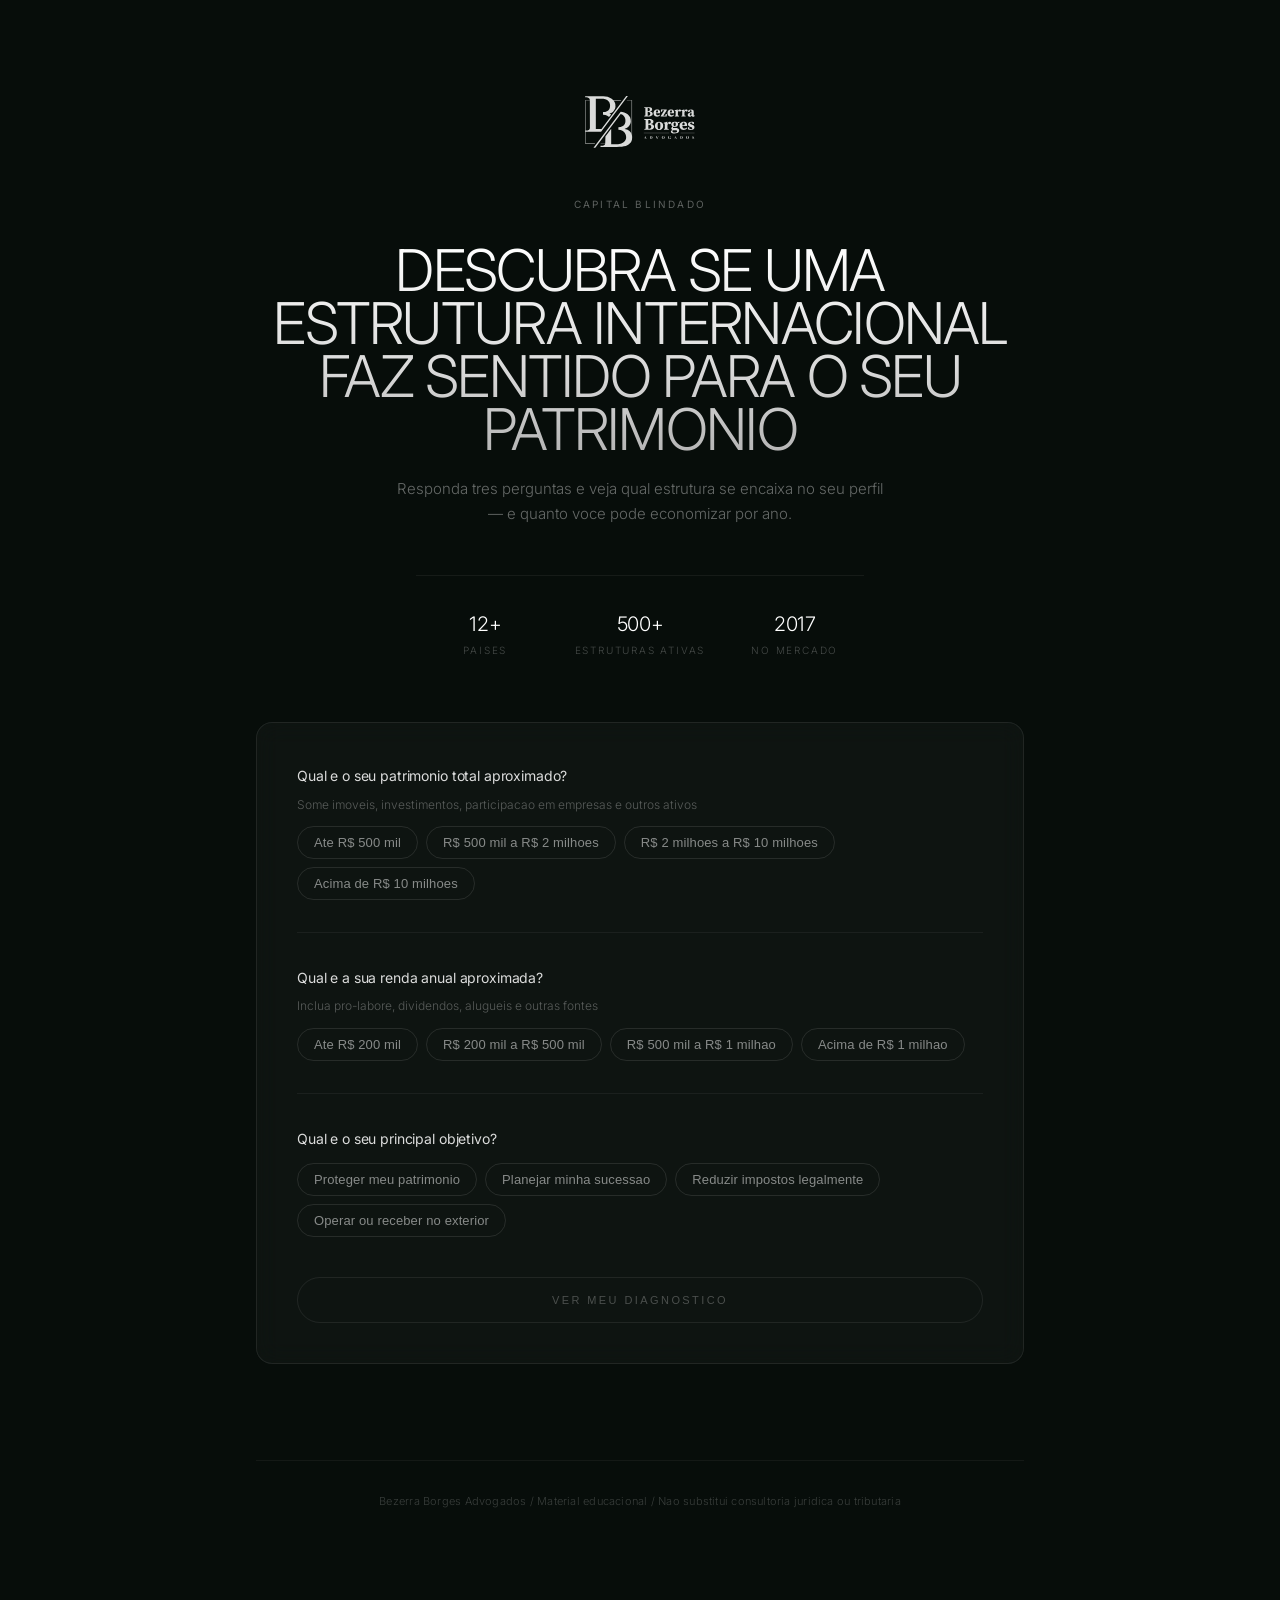
==== commit 3a3b50a9: "Responsividade mobile + entregaveis (PDF e planilha) - Ajusta padding, font-size, border-radius e ma" ====
--- a/index.html
+++ b/index.html
@@ -24,12 +24,13 @@
   line-height: 1.6;
 }
 
-.container { max-width: 52rem; margin: 0 auto; padding: 5rem 1.5rem 6rem; }
+.container { max-width: 52rem; margin: 0 auto; padding: 3rem 1rem 4rem; }
 @media (min-width: 640px) { .container { padding: 6rem 2rem 8rem; } }
 
 /* ── Header ── */
 .header { text-align: center; }
-.header img { height: 52px; margin: 0 auto 3rem; display: block; opacity: 0.85; }
+.header img { height: 40px; margin: 0 auto 2rem; display: block; opacity: 0.85; }
+@media (min-width: 640px) { .header img { height: 52px; margin-bottom: 3rem; } }
 
 .tag {
   font-size: 10px;
@@ -53,13 +54,15 @@
 }
 
 .sub {
-  margin: 1.5rem auto 0;
+  margin: 1.25rem auto 0;
   max-width: 32rem;
-  font-size: 15px;
+  font-size: 14px;
   font-weight: 300;
   color: rgba(255,255,255,0.38);
   line-height: 1.7;
-}
+  padding: 0 0.25rem;
+}
+@media (min-width: 640px) { .sub { font-size: 15px; } }
 
 /* ── Stats ── */
 .stats {
@@ -77,14 +80,14 @@
 
 /* ── Quiz card ── */
 .card {
-  margin-top: 4rem;
-  border-radius: 1rem;
-  padding: 2rem;
+  margin-top: 2.5rem;
+  border-radius: 0.75rem;
+  padding: 1.25rem;
   background: rgba(255,255,255,0.03);
   border: 1px solid rgba(255,255,255,0.08);
   backdrop-filter: blur(12px);
 }
-@media (min-width: 640px) { .card { padding: 2.5rem; } }
+@media (min-width: 640px) { .card { margin-top: 4rem; border-radius: 1rem; padding: 2.5rem; } }
 
 .q-label {
   font-size: 14px;
@@ -98,19 +101,20 @@
   color: rgba(255,255,255,0.3);
 }
 
-.pills { display: flex; flex-wrap: wrap; gap: 0.5rem; margin-top: 1rem; }
+.pills { display: flex; flex-wrap: wrap; gap: 0.5rem; margin-top: 0.75rem; }
 .pill {
   background: transparent;
   border: 1px solid rgba(255,255,255,0.1);
   color: rgba(255,255,255,0.5);
-  padding: 0.5rem 1rem;
+  padding: 0.5rem 0.875rem;
   border-radius: 9999px;
-  font-size: 13px;
+  font-size: 12px;
   font-weight: 300;
   cursor: pointer;
   transition: all 0.25s ease;
   letter-spacing: 0.01em;
 }
+@media (min-width: 640px) { .pill { font-size: 13px; padding: 0.5rem 1rem; } }
 .pill:hover {
   border-color: rgba(255,255,255,0.2);
   color: rgba(255,255,255,0.7);
@@ -122,7 +126,8 @@
   font-weight: 400;
 }
 
-.divider { height: 1px; width: 100%; background: rgba(255,255,255,0.05); margin: 2rem 0; }
+.divider { height: 1px; width: 100%; background: rgba(255,255,255,0.05); margin: 1.25rem 0; }
+@media (min-width: 640px) { .divider { margin: 2rem 0; } }
 
 .btn-calc {
   margin-top: 2.5rem;
@@ -150,13 +155,14 @@
 
 /* ── Result ── */
 .result {
-  margin-top: 3rem;
-  border-radius: 1rem;
-  padding: 2.5rem;
+  margin-top: 2rem;
+  border-radius: 0.75rem;
+  padding: 1.25rem;
   background: rgba(255,255,255,0.02);
   border: 1px solid rgba(255,255,255,0.12);
   animation: fadeIn 0.6s ease;
 }
+@media (min-width: 640px) { .result { margin-top: 3rem; border-radius: 1rem; padding: 2.5rem; } }
 
 .result-block { margin-bottom: 2rem; }
 .result-block:last-of-type { margin-bottom: 0; }
@@ -186,7 +192,8 @@
 }
 
 /* ── Offer ── */
-.offer { margin-top: 5rem; animation: fadeIn 0.6s ease 0.2s both; }
+.offer { margin-top: 3rem; animation: fadeIn 0.6s ease 0.2s both; }
+@media (min-width: 640px) { .offer { margin-top: 5rem; } }
 
 .offer-title {
   text-align: center;
@@ -225,13 +232,14 @@
 .product-card {
   flex: 1;
   border-radius: 0.75rem;
-  padding: 2rem;
+  padding: 1.25rem;
   background: rgba(255,255,255,0.02);
   border: 1px solid rgba(255,255,255,0.08);
 }
+@media (min-width: 640px) { .product-card { padding: 2rem; } }
 .product-card-img {
   width: 100%;
-  height: 180px;
+  height: 140px;
   border-radius: 0.5rem;
   border: 1px solid rgba(255,255,255,0.06);
   display: flex;
@@ -252,13 +260,14 @@
 
 /* ── CTA box ── */
 .cta-box {
-  margin-top: 2rem;
-  border-radius: 1rem;
-  padding: 2.5rem;
+  margin-top: 1.5rem;
+  border-radius: 0.75rem;
+  padding: 1.5rem;
   background: rgba(255,255,255,0.02);
   border: 1px solid rgba(255,255,255,0.1);
   text-align: center;
 }
+@media (min-width: 640px) { .cta-box { margin-top: 2rem; border-radius: 1rem; padding: 2.5rem; } }
 .cta-tag {
   font-size: 10px;
   font-weight: 400;
@@ -301,14 +310,16 @@
 
 /* ── Footer ── */
 footer {
-  margin-top: 6rem;
-  padding-top: 2rem;
+  margin-top: 3rem;
+  padding-top: 1.5rem;
   border-top: 1px solid rgba(255,255,255,0.05);
   text-align: center;
-  font-size: 11px;
+  font-size: 10px;
   color: rgba(255,255,255,0.2);
   letter-spacing: 0.02em;
-}
+  line-height: 1.5;
+}
+@media (min-width: 640px) { footer { margin-top: 6rem; padding-top: 2rem; font-size: 11px; } }
 
 @keyframes fadeIn { from { opacity: 0; transform: translateY(12px); } to { opacity: 1; transform: translateY(0); } }
 
@@ -433,7 +444,7 @@
         <span class="cta-old">R$ 497</span>
         <span class="cta-new">R$ 297</span>
       </div>
-      <a href="https://pay.kiwify.com.br/FtAuzjx" target="_blank" rel="noopener noreferrer" class="cta-btn">Adquirir agora</a>
+      <a href="checkout.html" class="cta-btn">Adquirir agora</a>
       <p class="cta-safe">Pagamento seguro / Acesso imediato / Garantia de 7 dias</p>
     </div>
   </section>
@@ -456,21 +467,26 @@
   function getEstrutura(p, o) {
     if (p === 'p4') {
       if (o === 'o_sucessao') return { nome: 'Trust Internacional', pais: 'Jersey / Ilhas Cayman', explicacao: 'Para patrimonios desse porte com foco em sucessao, o Trust oferece segregacao patrimonial e transmissao controlada entre geracoes sem inventario no Brasil.' };
-      return { nome: 'Trust ou Fundacao Privada', pais: 'Liechtenstein / Cayman', explicacao: 'Patrimonios acima de R$ 10 milhoes pedem estruturas robustas como Trust ou Fundacao Privada, que combinam protecao, governanca e eficiencia tributaria.' };
+      if (o === 'o_protecao') return { nome: 'Fundacao Privada', pais: 'Liechtenstein', explicacao: 'A Fundacao Privada em Liechtenstein oferece o mais alto nivel de segregacao patrimonial da Europa. O patrimonio deixa de estar vinculado ao seu CPF e passa a ser gerido por uma estrutura com personalidade juridica propria.' };
+      if (o === 'o_tributario') return { nome: 'Trust + Holding Internacional', pais: 'Cayman + Malta', explicacao: 'A combinacao de Trust em Cayman com Holding em Malta permite consolidar ativos com eficiencia tributaria sobre dividendos e ganhos de capital, aproveitando tratados e regimes especiais.' };
+      return { nome: 'Trust Internacional', pais: 'Ilhas Cayman', explicacao: 'Para patrimonios acima de R$ 10 milhoes com operacao no exterior, o Trust em Cayman centraliza participacoes globais com flexibilidade de governanca e neutralidade fiscal.' };
     }
     if (p === 'p3') {
       if (o === 'o_sucessao') return { nome: 'Holding Internacional + Trust', pais: 'Portugal / Cayman', explicacao: 'A combinacao de Holding com Trust permite consolidar ativos no exterior e definir regras claras de sucessao, evitando ITCMD e inventario.' };
       if (o === 'o_tributario') return { nome: 'Holding Internacional', pais: 'Portugal ou Malta', explicacao: 'Para esse patrimonio com foco tributario, uma Holding Internacional centraliza investimentos e otimiza a carga fiscal sobre dividendos e ganhos de capital.' };
       if (o === 'o_exterior') return { nome: 'Holding Internacional + LLC EUA', pais: 'Portugal + Delaware', explicacao: 'A LLC nos EUA opera no exterior enquanto a Holding consolida participacoes — combinacao ideal para quem fatura ou investe la fora.' };
-      return { nome: 'Holding Internacional', pais: 'Portugal', explicacao: 'Estrutura solida para blindagem patrimonial nessa faixa, com tratado contra bitributacao e protecao contra credores.' };
+      return { nome: 'Holding Internacional', pais: 'Portugal', explicacao: 'Estrutura solida para protecao patrimonial nessa faixa, com tratado contra bitributacao Brasil-Portugal e segregacao de ativos contra credores.' };
     }
     if (p === 'p2') {
       if (o === 'o_sucessao') return { nome: 'Holding em Portugal + estudo de Trust', pais: 'Portugal', explicacao: 'Holding portuguesa estrutura a sucessao com previsibilidade. Para casos complexos, avalia-se Trust como camada adicional.' };
-      if (o === 'o_exterior') return { nome: 'LLC nos EUA', pais: 'Delaware ou Wyoming', explicacao: 'Ideal para receber ou operar no exterior com custos baixos, abertura de conta facilitada e tributacao eficiente para nao-residentes.' };
-      return { nome: 'LLC nos EUA ou Holding em Portugal', pais: 'EUA / Portugal', explicacao: 'Nessa faixa de patrimonio, ambas estruturas funcionam bem para protecao e otimizacao tributaria — a escolha depende do destino dos recursos.' };
+      if (o === 'o_protecao') return { nome: 'Holding em Portugal', pais: 'Portugal', explicacao: 'O tratado Brasil-Portugal permite consolidar ativos em uma Holding com protecao contra credores e sem bitributacao. Estrutura direta para quem quer blindar patrimonio nessa faixa.' };
+      if (o === 'o_tributario') return { nome: 'LLC nos EUA', pais: 'Delaware ou Wyoming', explicacao: 'A LLC americana funciona como pass-through entity — os lucros passam direto para voce sem tributacao corporativa nos EUA. Ideal para otimizar carga fiscal nessa faixa de patrimonio.' };
+      return { nome: 'LLC nos EUA', pais: 'Delaware ou Wyoming', explicacao: 'Ideal para receber ou operar no exterior com custos baixos, abertura de conta facilitada e tributacao eficiente para nao-residentes.' };
     }
-    if (o === 'o_protecao' || o === 'o_sucessao') return { nome: 'LLC nos EUA com planejamento', pais: 'Delaware ou Wyoming', explicacao: 'Estrutura enxuta e de baixo custo, oferece segregacao patrimonial e serve como base para crescimento futuro do planejamento internacional.' };
-    return { nome: 'LLC nos EUA', pais: 'Delaware ou Wyoming', explicacao: 'Ponto de partida ideal: custo baixo, abertura simples e acesso a contas e investimentos globais em dolar.' };
+    if (o === 'o_protecao') return { nome: 'LLC nos EUA com planejamento', pais: 'Delaware ou Wyoming', explicacao: 'Estrutura enxuta e de baixo custo que separa seu patrimonio pessoal dos riscos do negocio. Serve como base para crescimento futuro do planejamento internacional.' };
+    if (o === 'o_sucessao') return { nome: 'LLC nos EUA com planejamento sucessorio', pais: 'Delaware ou Wyoming', explicacao: 'A LLC permite definir regras de transferencia de cotas sem inventario. Para patrimonios ate R$ 500 mil, e o primeiro passo antes de estruturas mais complexas.' };
+    if (o === 'o_tributario') return { nome: 'LLC nos EUA', pais: 'Wyoming', explicacao: 'Wyoming nao cobra imposto estadual sobre LLC de nao-residentes. Estrutura simples, custo baixo e acesso a contas e investimentos em dolar com eficiencia fiscal.' };
+    return { nome: 'LLC nos EUA', pais: 'Delaware ou Wyoming', explicacao: 'Ponto de partida ideal para operar no exterior: abertura em dias, conta bancaria americana, recebimento em dolar e custo de manutencao minimo.' };
   }
 
   document.querySelectorAll('.pills').forEach(function (group) {
